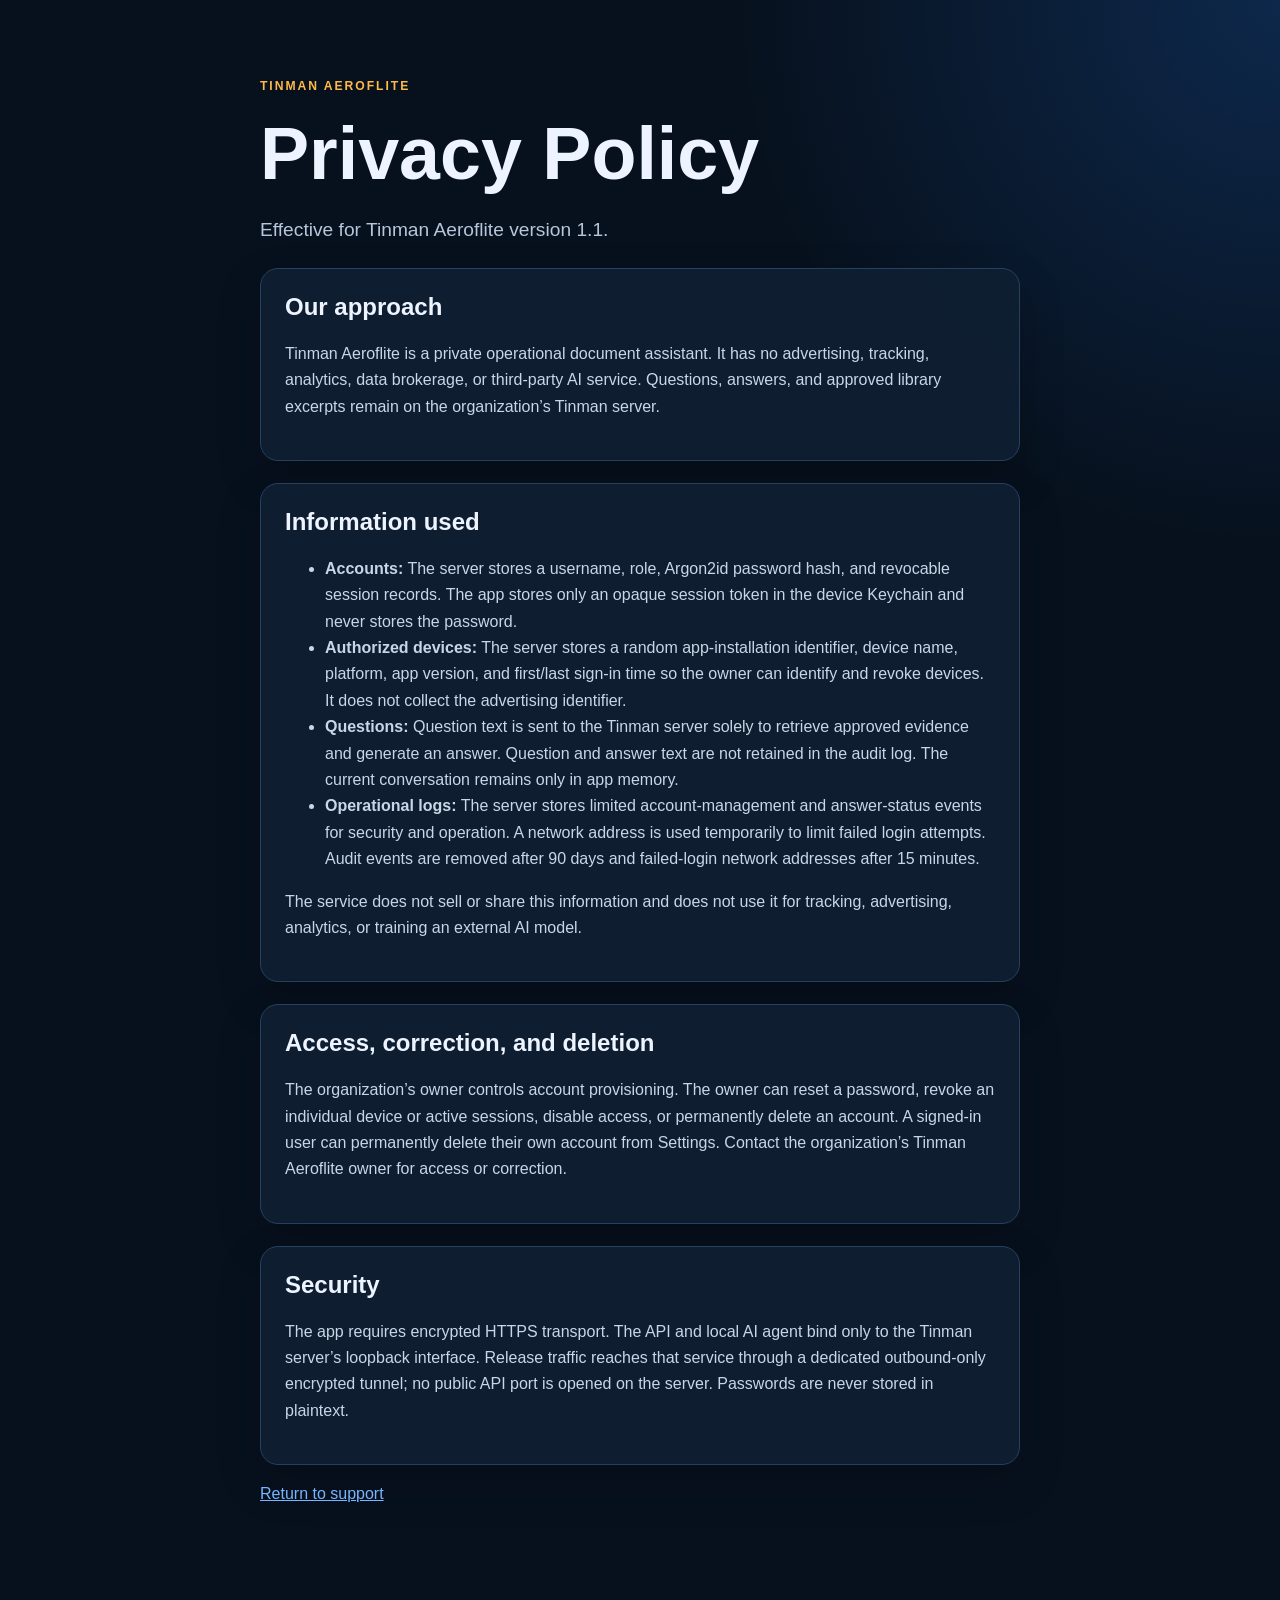
==== privacy.html @ e679e321 "Publish Tinman Aeroflite support and privacy pages" ====
<!doctype html>
<html lang="en">
<head>
  <meta charset="utf-8">
  <meta name="viewport" content="width=device-width, initial-scale=1">
  <title>Tinman Aeroflite Privacy Policy</title>
  <meta name="description" content="Tinman Aeroflite privacy policy.">
  <link rel="stylesheet" href="styles.css">
</head>
<body>
  <main>
    <p class="eyebrow">TINMAN AEROFLITE</p>
    <h1>Privacy Policy</h1>
    <p class="lead">Effective for Tinman Aeroflite version 1.1.</p>

    <section>
      <h2>Our approach</h2>
      <p>Tinman Aeroflite is a private operational document assistant. It has no advertising, tracking, analytics, data brokerage, or third-party AI service. Questions, answers, and approved library excerpts remain on the organization’s Tinman server.</p>
    </section>

    <section>
      <h2>Information used</h2>
      <ul>
        <li><strong>Accounts:</strong> The server stores a username, role, Argon2id password hash, and revocable session records. The app stores only an opaque session token in the device Keychain and never stores the password.</li>
        <li><strong>Authorized devices:</strong> The server stores a random app-installation identifier, device name, platform, app version, and first/last sign-in time so the owner can identify and revoke devices. It does not collect the advertising identifier.</li>
        <li><strong>Questions:</strong> Question text is sent to the Tinman server solely to retrieve approved evidence and generate an answer. Question and answer text are not retained in the audit log. The current conversation remains only in app memory.</li>
        <li><strong>Operational logs:</strong> The server stores limited account-management and answer-status events for security and operation. A network address is used temporarily to limit failed login attempts. Audit events are removed after 90 days and failed-login network addresses after 15 minutes.</li>
      </ul>
      <p>The service does not sell or share this information and does not use it for tracking, advertising, analytics, or training an external AI model.</p>
    </section>

    <section>
      <h2>Access, correction, and deletion</h2>
      <p>The organization’s owner controls account provisioning. The owner can reset a password, revoke an individual device or active sessions, disable access, or permanently delete an account. A signed-in user can permanently delete their own account from Settings. Contact the organization’s Tinman Aeroflite owner for access or correction.</p>
    </section>

    <section>
      <h2>Security</h2>
      <p>The app requires encrypted HTTPS transport. The API and local AI agent bind only to the Tinman server’s loopback interface. Release traffic reaches that service through a dedicated outbound-only encrypted tunnel; no public API port is opened on the server. Passwords are never stored in plaintext.</p>
    </section>

    <p><a href="index.html">Return to support</a></p>
  </main>
</body>
</html>
---- styles.css ----
:root {
  color-scheme: dark;
  font-family: -apple-system, BlinkMacSystemFont, "Segoe UI", sans-serif;
  background: #07111e;
  color: #edf4ff;
}

* { box-sizing: border-box; }

body {
  margin: 0;
  min-height: 100vh;
  background:
    radial-gradient(circle at top right, rgba(38, 132, 255, .20), transparent 34rem),
    #07111e;
}

main {
  width: min(760px, calc(100% - 32px));
  margin: 0 auto;
  padding: 64px 0 80px;
}

.eyebrow {
  color: #ffb949;
  font-size: .76rem;
  font-weight: 800;
  letter-spacing: .16em;
}

h1 { font-size: clamp(2.4rem, 8vw, 4.6rem); margin: .2em 0; }
h2 { margin-top: 0; }
.lead { color: #b7c6da; font-size: 1.2rem; line-height: 1.6; }

section {
  margin-top: 22px;
  padding: 24px;
  background: rgba(15, 31, 51, .88);
  border: 1px solid #25415f;
  border-radius: 18px;
  box-shadow: 0 18px 44px rgba(0, 0, 0, .22);
}

p, li { line-height: 1.65; color: #c9d6e7; }
a { color: #77b5ff; }
.button { display: inline-block; padding: 10px 14px; border: 1px solid #4285d4; border-radius: 10px; text-decoration: none; }
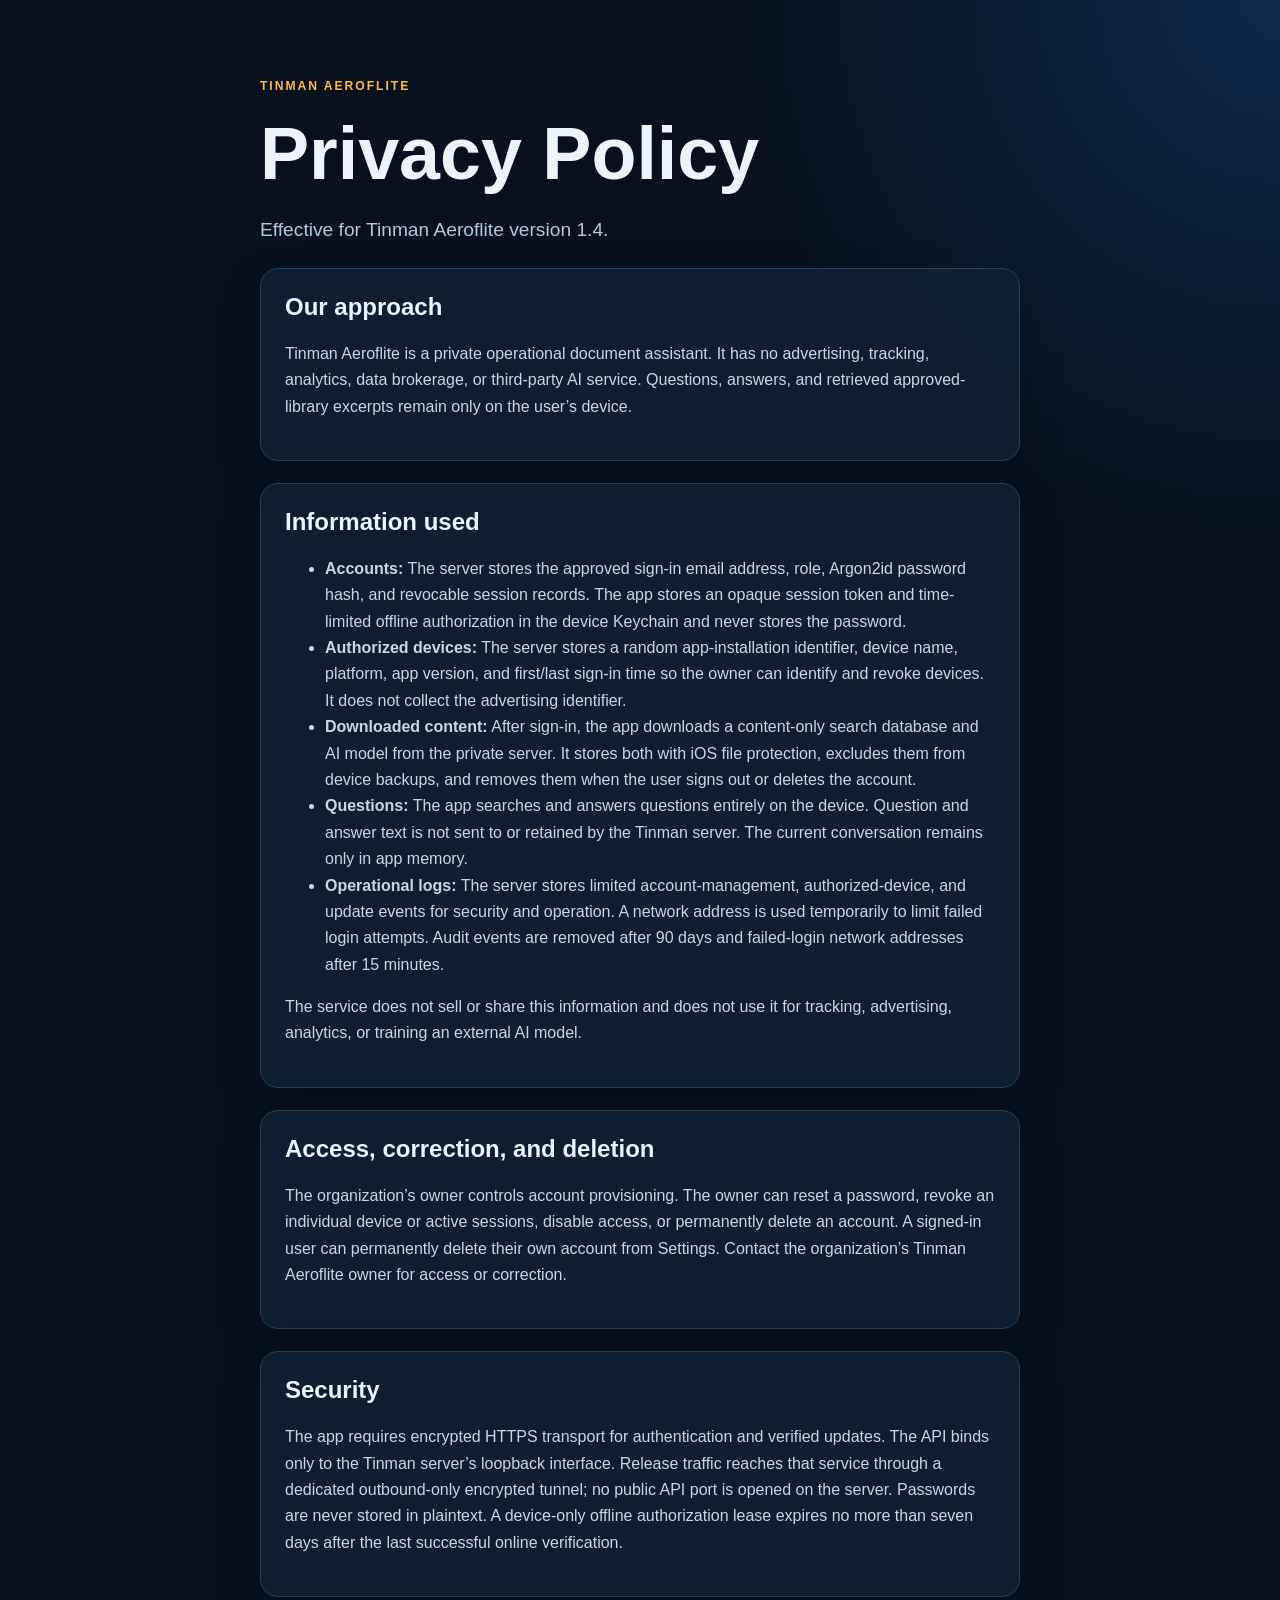
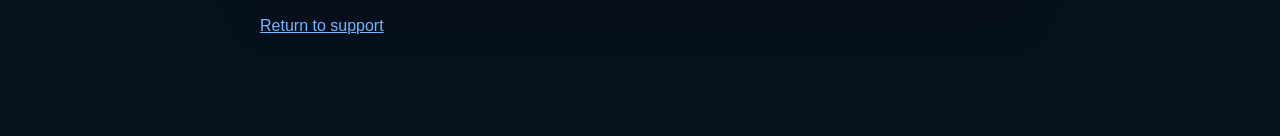
==== commit f9d564af: "Update support privacy for on-device AI" ====
--- a/privacy.html
+++ b/privacy.html
@@ -11,20 +11,21 @@
   <main>
     <p class="eyebrow">TINMAN AEROFLITE</p>
     <h1>Privacy Policy</h1>
-    <p class="lead">Effective for Tinman Aeroflite version 1.1.</p>
+    <p class="lead">Effective for Tinman Aeroflite version 1.4.</p>
 
     <section>
       <h2>Our approach</h2>
-      <p>Tinman Aeroflite is a private operational document assistant. It has no advertising, tracking, analytics, data brokerage, or third-party AI service. Questions, answers, and approved library excerpts remain on the organization’s Tinman server.</p>
+      <p>Tinman Aeroflite is a private operational document assistant. It has no advertising, tracking, analytics, data brokerage, or third-party AI service. Questions, answers, and retrieved approved-library excerpts remain only on the user’s device.</p>
     </section>
 
     <section>
       <h2>Information used</h2>
       <ul>
-        <li><strong>Accounts:</strong> The server stores a username, role, Argon2id password hash, and revocable session records. The app stores only an opaque session token in the device Keychain and never stores the password.</li>
+        <li><strong>Accounts:</strong> The server stores the approved sign-in email address, role, Argon2id password hash, and revocable session records. The app stores an opaque session token and time-limited offline authorization in the device Keychain and never stores the password.</li>
         <li><strong>Authorized devices:</strong> The server stores a random app-installation identifier, device name, platform, app version, and first/last sign-in time so the owner can identify and revoke devices. It does not collect the advertising identifier.</li>
-        <li><strong>Questions:</strong> Question text is sent to the Tinman server solely to retrieve approved evidence and generate an answer. Question and answer text are not retained in the audit log. The current conversation remains only in app memory.</li>
-        <li><strong>Operational logs:</strong> The server stores limited account-management and answer-status events for security and operation. A network address is used temporarily to limit failed login attempts. Audit events are removed after 90 days and failed-login network addresses after 15 minutes.</li>
+        <li><strong>Downloaded content:</strong> After sign-in, the app downloads a content-only search database and AI model from the private server. It stores both with iOS file protection, excludes them from device backups, and removes them when the user signs out or deletes the account.</li>
+        <li><strong>Questions:</strong> The app searches and answers questions entirely on the device. Question and answer text is not sent to or retained by the Tinman server. The current conversation remains only in app memory.</li>
+        <li><strong>Operational logs:</strong> The server stores limited account-management, authorized-device, and update events for security and operation. A network address is used temporarily to limit failed login attempts. Audit events are removed after 90 days and failed-login network addresses after 15 minutes.</li>
       </ul>
       <p>The service does not sell or share this information and does not use it for tracking, advertising, analytics, or training an external AI model.</p>
     </section>
@@ -36,7 +37,7 @@
 
     <section>
       <h2>Security</h2>
-      <p>The app requires encrypted HTTPS transport. The API and local AI agent bind only to the Tinman server’s loopback interface. Release traffic reaches that service through a dedicated outbound-only encrypted tunnel; no public API port is opened on the server. Passwords are never stored in plaintext.</p>
+      <p>The app requires encrypted HTTPS transport for authentication and verified updates. The API binds only to the Tinman server’s loopback interface. Release traffic reaches that service through a dedicated outbound-only encrypted tunnel; no public API port is opened on the server. Passwords are never stored in plaintext. A device-only offline authorization lease expires no more than seven days after the last successful online verification.</p>
     </section>
 
     <p><a href="index.html">Return to support</a></p>
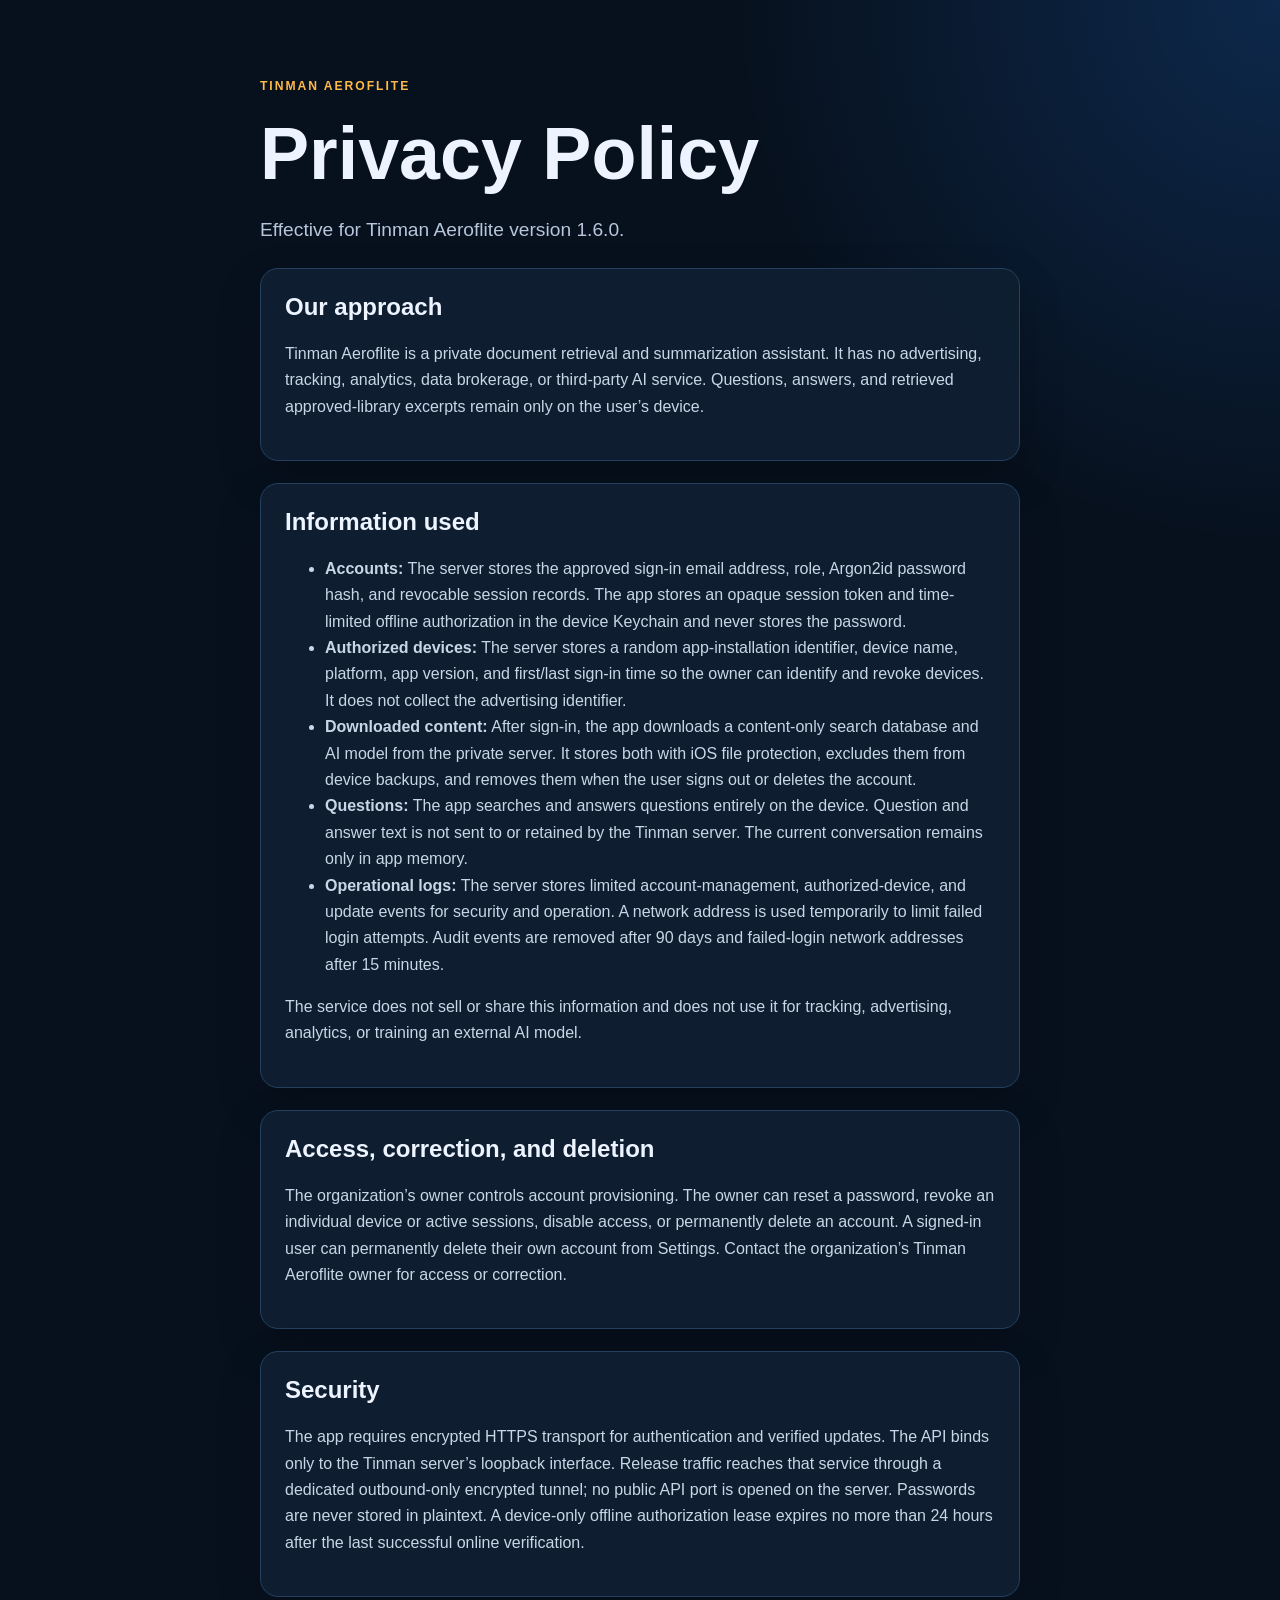
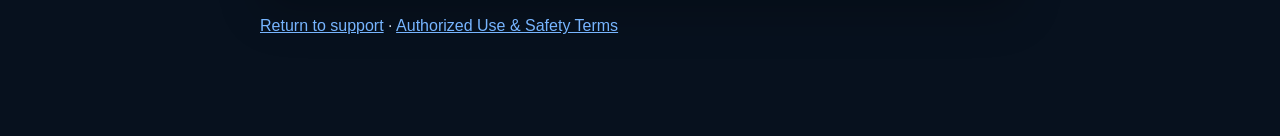
==== commit 01c26e8e: "Add Aeroflite safety terms and refresh privacy policy" ====
--- a/privacy.html
+++ b/privacy.html
@@ -11,11 +11,11 @@
   <main>
     <p class="eyebrow">TINMAN AEROFLITE</p>
     <h1>Privacy Policy</h1>
-    <p class="lead">Effective for Tinman Aeroflite version 1.4.</p>
+    <p class="lead">Effective for Tinman Aeroflite version 1.6.0.</p>
 
     <section>
       <h2>Our approach</h2>
-      <p>Tinman Aeroflite is a private operational document assistant. It has no advertising, tracking, analytics, data brokerage, or third-party AI service. Questions, answers, and retrieved approved-library excerpts remain only on the user’s device.</p>
+      <p>Tinman Aeroflite is a private document retrieval and summarization assistant. It has no advertising, tracking, analytics, data brokerage, or third-party AI service. Questions, answers, and retrieved approved-library excerpts remain only on the user’s device.</p>
     </section>
 
     <section>
@@ -37,10 +37,10 @@
 
     <section>
       <h2>Security</h2>
-      <p>The app requires encrypted HTTPS transport for authentication and verified updates. The API binds only to the Tinman server’s loopback interface. Release traffic reaches that service through a dedicated outbound-only encrypted tunnel; no public API port is opened on the server. Passwords are never stored in plaintext. A device-only offline authorization lease expires no more than seven days after the last successful online verification.</p>
+      <p>The app requires encrypted HTTPS transport for authentication and verified updates. The API binds only to the Tinman server’s loopback interface. Release traffic reaches that service through a dedicated outbound-only encrypted tunnel; no public API port is opened on the server. Passwords are never stored in plaintext. A device-only offline authorization lease expires no more than 24 hours after the last successful online verification.</p>
     </section>
 
-    <p><a href="index.html">Return to support</a></p>
+    <p><a href="index.html">Return to support</a> · <a href="terms.html">Authorized Use &amp; Safety Terms</a></p>
   </main>
 </body>
 </html>
--- a/styles.css
+++ b/styles.css
@@ -44,3 +44,5 @@
 p, li { line-height: 1.65; color: #c9d6e7; }
 a { color: #77b5ff; }
 .button { display: inline-block; padding: 10px 14px; border: 1px solid #4285d4; border-radius: 10px; text-decoration: none; }
+.actions { display: flex; flex-wrap: wrap; gap: 10px; }
+.notice { border-left: 4px solid #e63946; }
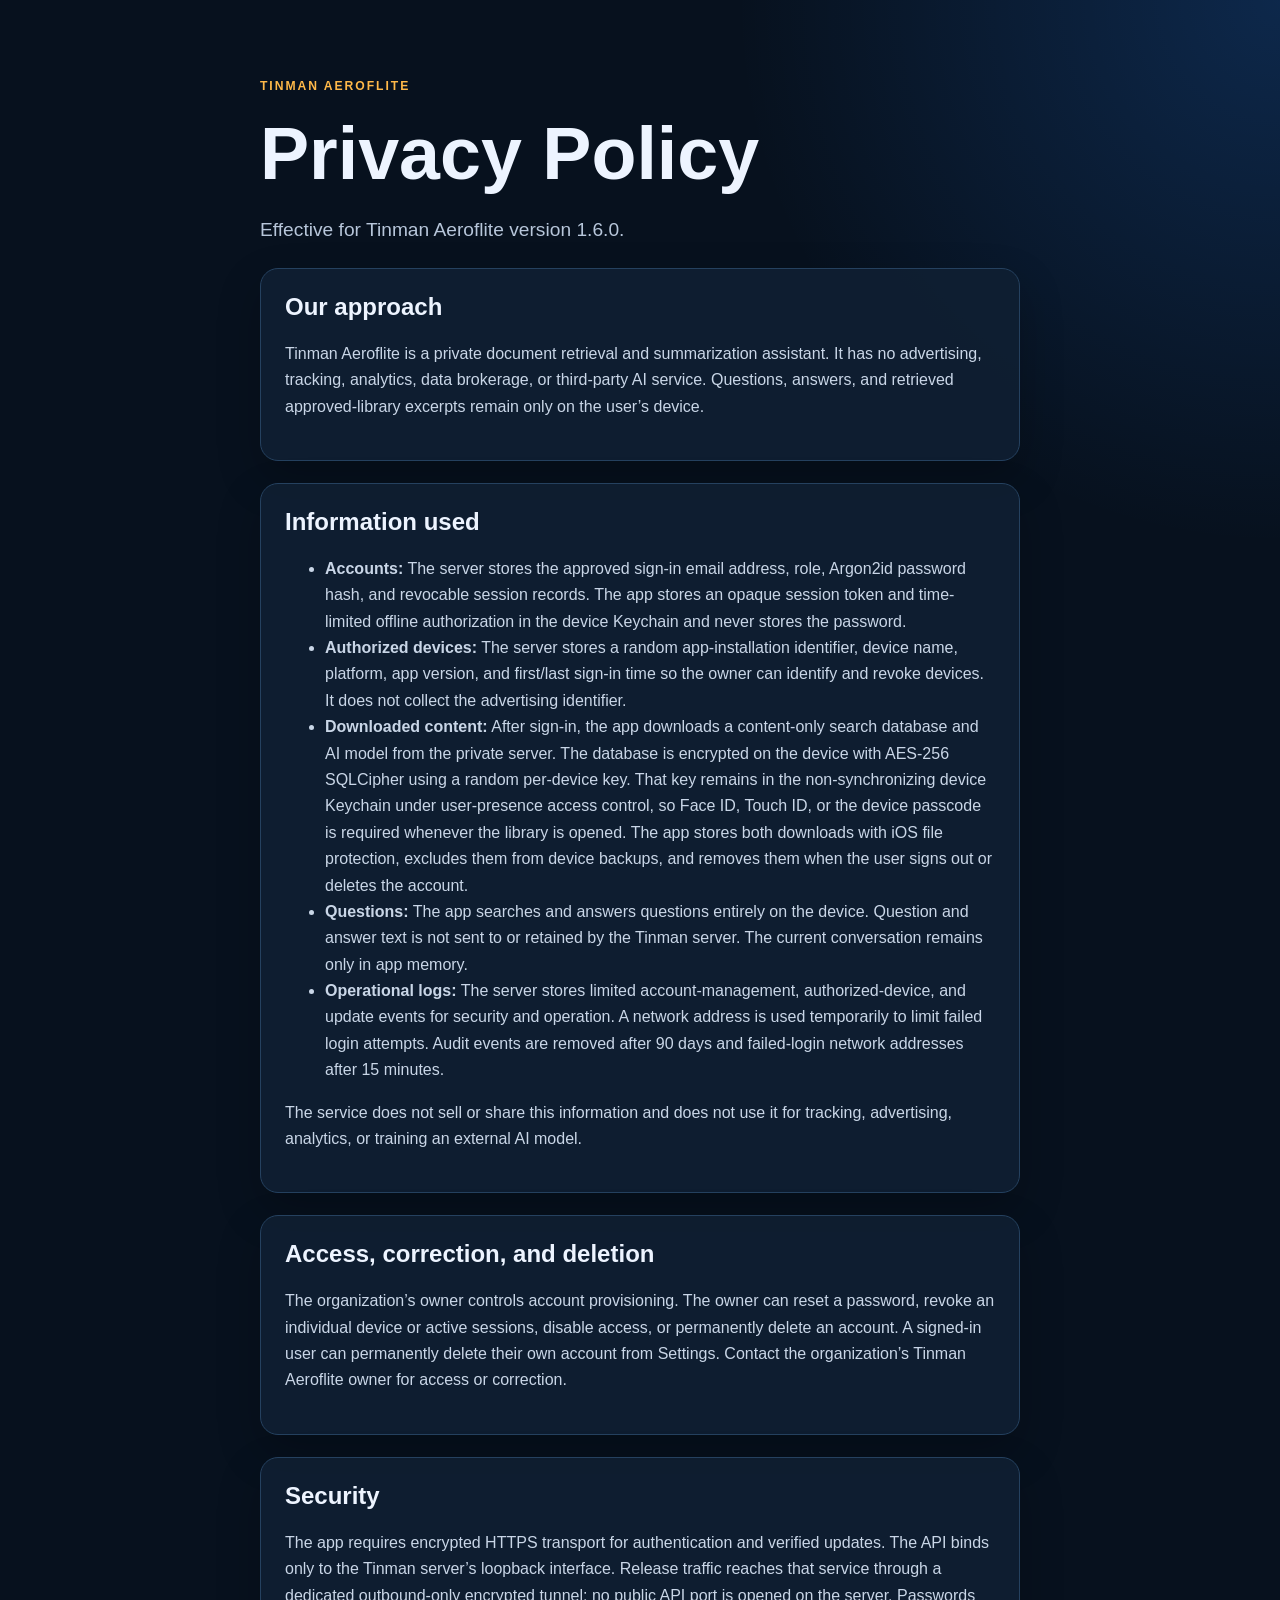
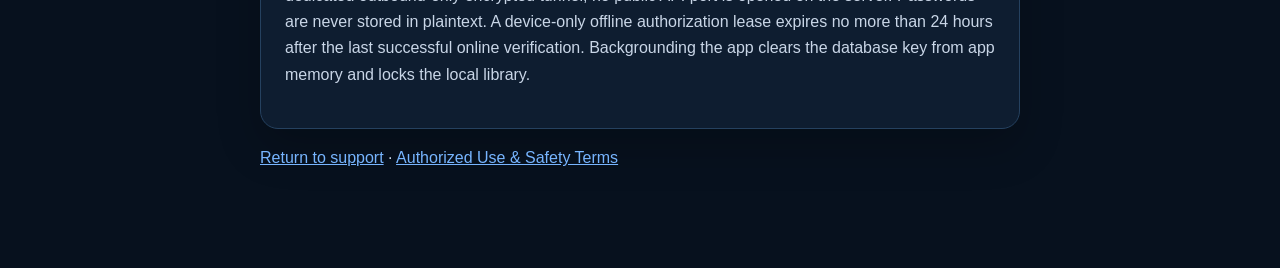
==== commit 26175365: "Document encrypted local library" ====
--- a/privacy.html
+++ b/privacy.html
@@ -23,7 +23,7 @@
       <ul>
         <li><strong>Accounts:</strong> The server stores the approved sign-in email address, role, Argon2id password hash, and revocable session records. The app stores an opaque session token and time-limited offline authorization in the device Keychain and never stores the password.</li>
         <li><strong>Authorized devices:</strong> The server stores a random app-installation identifier, device name, platform, app version, and first/last sign-in time so the owner can identify and revoke devices. It does not collect the advertising identifier.</li>
-        <li><strong>Downloaded content:</strong> After sign-in, the app downloads a content-only search database and AI model from the private server. It stores both with iOS file protection, excludes them from device backups, and removes them when the user signs out or deletes the account.</li>
+        <li><strong>Downloaded content:</strong> After sign-in, the app downloads a content-only search database and AI model from the private server. The database is encrypted on the device with AES-256 SQLCipher using a random per-device key. That key remains in the non-synchronizing device Keychain under user-presence access control, so Face ID, Touch ID, or the device passcode is required whenever the library is opened. The app stores both downloads with iOS file protection, excludes them from device backups, and removes them when the user signs out or deletes the account.</li>
         <li><strong>Questions:</strong> The app searches and answers questions entirely on the device. Question and answer text is not sent to or retained by the Tinman server. The current conversation remains only in app memory.</li>
         <li><strong>Operational logs:</strong> The server stores limited account-management, authorized-device, and update events for security and operation. A network address is used temporarily to limit failed login attempts. Audit events are removed after 90 days and failed-login network addresses after 15 minutes.</li>
       </ul>
@@ -37,7 +37,7 @@
 
     <section>
       <h2>Security</h2>
-      <p>The app requires encrypted HTTPS transport for authentication and verified updates. The API binds only to the Tinman server’s loopback interface. Release traffic reaches that service through a dedicated outbound-only encrypted tunnel; no public API port is opened on the server. Passwords are never stored in plaintext. A device-only offline authorization lease expires no more than 24 hours after the last successful online verification.</p>
+      <p>The app requires encrypted HTTPS transport for authentication and verified updates. The API binds only to the Tinman server’s loopback interface. Release traffic reaches that service through a dedicated outbound-only encrypted tunnel; no public API port is opened on the server. Passwords are never stored in plaintext. A device-only offline authorization lease expires no more than 24 hours after the last successful online verification. Backgrounding the app clears the database key from app memory and locks the local library.</p>
     </section>
 
     <p><a href="index.html">Return to support</a> · <a href="terms.html">Authorized Use &amp; Safety Terms</a></p>
